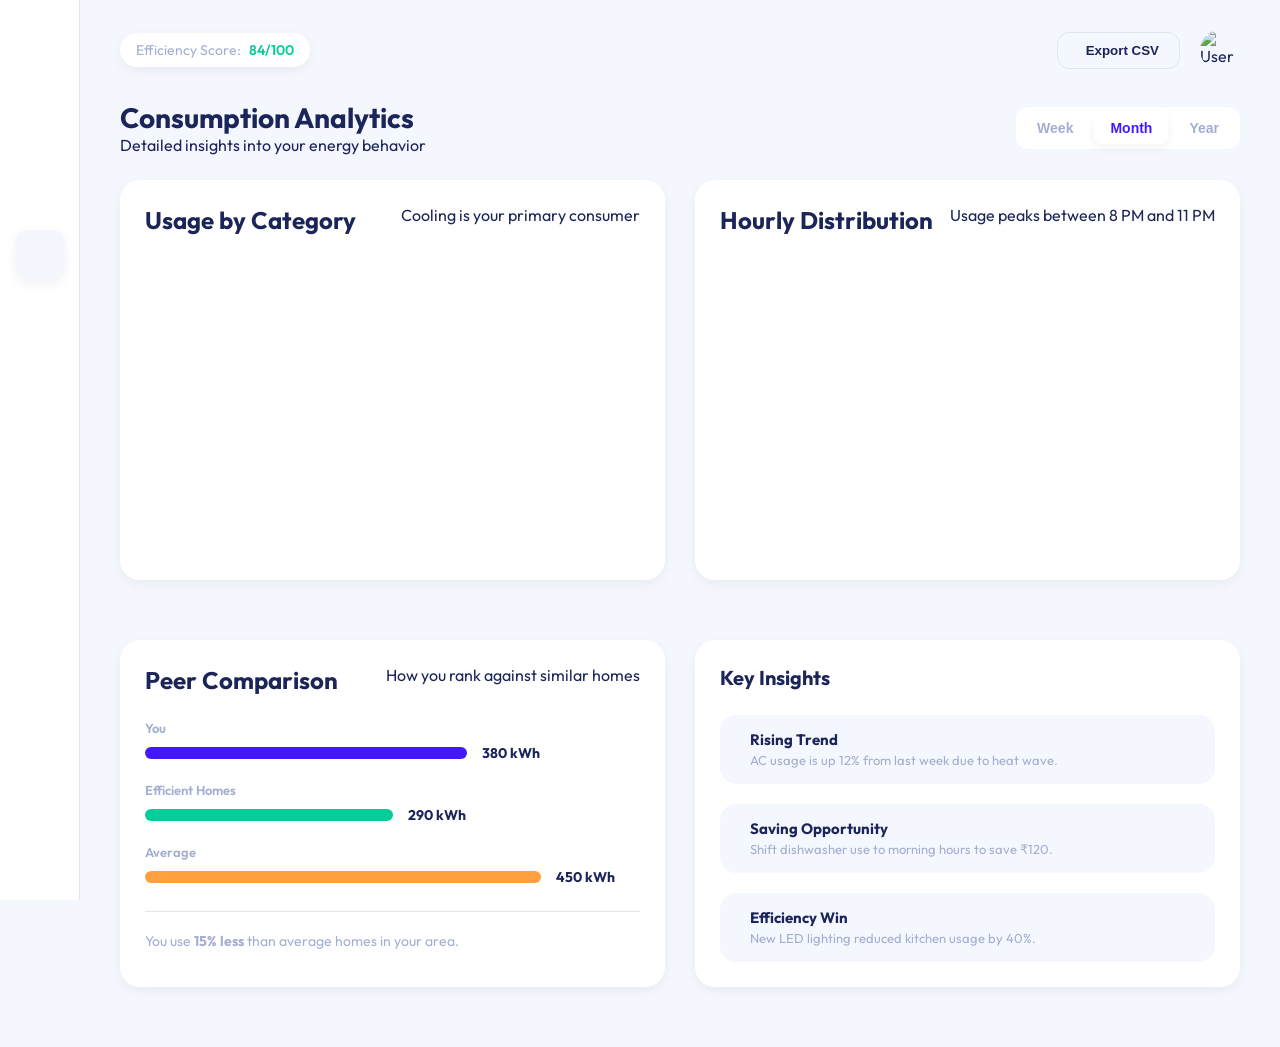
==== analytics.html @ 94555aca "Website Added" ====
<!DOCTYPE html>
<html lang="en" data-theme="light">

<head>
    <meta charset="UTF-8">
    <meta name="viewport" content="width=device-width, initial-scale=1.0">
    <title>VoltTrack | Deep Analytics</title>
    <link rel="preconnect" href="https://fonts.googleapis.com">
    <link rel="preconnect" href="https://fonts.gstatic.com" crossorigin>
    <link href="https://fonts.googleapis.com/css2?family=Outfit:wght@300;400;500;600;700&display=swap" rel="stylesheet">
    <script src="https://unpkg.com/@phosphor-icons/web"></script>
    <script src="https://cdn.jsdelivr.net/npm/chart.js"></script>
    <link rel="stylesheet" href="index.css">
    <link rel="stylesheet" href="analytics.css">
</head>

<body>
    <div class="app-container">
        <!-- Sidebar Navigation -->
        <aside class="sidebar">
            <div class="logo">
                <i class="ph-fill ph-lightning"></i>
            </div>
            <nav class="nav-menu">
                <a href="index.html" class="nav-item" title="Dashboard">
                    <i class="ph-bold ph-squares-four"></i>
                </a>
                <a href="appliances.html" class="nav-item" title="Appliances">
                    <i class="ph-bold ph-fan"></i>
                </a>
                <a href="analytics.html" class="nav-item active" title="Analytics">
                    <i class="ph-bold ph-chart-line-up"></i>
                </a>
                <a href="budget.html" class="nav-item" title="Budget">
                    <i class="ph-bold ph-wallet"></i>
                </a>
            </nav>
            <div class="nav-bottom">
                <a href="settings.html" class="nav-item" title="Settings">
                    <i class="ph-bold ph-gear"></i>
                </a>
                <button id="theme-toggle" class="theme-toggle" title="Toggle Theme">
                    <i class="ph-bold ph-moon" id="theme-icon"></i>
                </button>
                <div class="privacy-note" title="Local Data Encryption Enabled">
                    <i class="ph-bold ph-shield-check"></i>
                </div>
            </div>
        </aside>

        <!-- Main Content Area -->
        <main class="main-content">
            <!-- Header -->
            <header class="top-header">
                <div class="header-stats">
                    <div class="stat-pill">
                        <span class="label">Efficiency Score:</span>
                        <span class="value green">84/100</span>
                    </div>
                </div>
                <div class="header-actions">
                    <button class="btn-outline">
                        <i class="ph-bold ph-export"></i>
                        Export CSV
                    </button>
                    <div class="user-profile">
                        <div class="avatar">
                            <img src="https://ui-avatars.com/api/?name=User&background=FF9F40&color=fff" alt="User">
                        </div>
                    </div>
                </div>
            </header>

            <section class="analytics-view">
                <div class="view-title">
                    <div>
                        <h1>Consumption Analytics</h1>
                        <p>Detailed insights into your energy behavior</p>
                    </div>
                    <div class="time-filters">
                        <button class="filter-btn">Week</button>
                        <button class="filter-btn active">Month</button>
                        <button class="filter-btn">Year</button>
                    </div>
                </div>

                <div class="analytics-grid">
                    <!-- Category Breakdown -->
                    <div class="card chart-card">
                        <div class="card-header">
                            <h2>Usage by Category</h2>
                            <p>Cooling is your primary consumer</p>
                        </div>
                        <div class="chart-box">
                            <canvas id="categoryChart"></canvas>
                        </div>
                    </div>

                    <!-- Usage Distribution -->
                    <div class="card chart-card">
                        <div class="card-header">
                            <h2>Hourly Distribution</h2>
                            <p>Usage peaks between 8 PM and 11 PM</p>
                        </div>
                        <div class="chart-box">
                            <canvas id="distChart"></canvas>
                        </div>
                    </div>

                    <!-- Peer Comparison -->
                    <div class="card stats-card">
                        <div class="card-header">
                            <h2>Peer Comparison</h2>
                            <p>How you rank against similar homes</p>
                        </div>
                        <div class="comparison-content">
                            <div class="comp-item">
                                <div class="comp-label">You</div>
                                <div class="comp-bar-container">
                                    <div class="comp-bar" style="width: 65%; background: var(--primary);"></div>
                                    <span class="comp-val">380 kWh</span>
                                </div>
                            </div>
                            <div class="comp-item">
                                <div class="comp-label">Efficient Homes</div>
                                <div class="comp-bar-container">
                                    <div class="comp-bar" style="width: 50%; background: var(--text-green);"></div>
                                    <span class="comp-val">290 kWh</span>
                                </div>
                            </div>
                            <div class="comp-item">
                                <div class="comp-label">Average</div>
                                <div class="comp-bar-container">
                                    <div class="comp-bar" style="width: 80%; background: var(--text-orange);"></div>
                                    <span class="comp-val">450 kWh</span>
                                </div>
                            </div>
                        </div>
                        <div class="card-footer">
                            <p>You use <strong>15% less</strong> than average homes in your area.</p>
                        </div>
                    </div>

                    <!-- Key Insights Card -->
                    <div class="card insights-card">
                        <h2>Key Insights</h2>
                        <div class="insight-list">
                            <div class="insight-entry">
                                <i class="ph-bold ph-trend-up red"></i>
                                <div>
                                    <strong>Rising Trend</strong>
                                    <span>AC usage is up 12% from last week due to heat wave.</span>
                                </div>
                            </div>
                            <div class="insight-entry">
                                <i class="ph-bold ph-lightbulb green"></i>
                                <div>
                                    <strong>Saving Opportunity</strong>
                                    <span>Shift dishwasher use to morning hours to save ₹120.</span>
                                </div>
                            </div>
                            <div class="insight-entry">
                                <i class="ph-bold ph-check-circle-panel blue"></i>
                                <div>
                                    <strong>Efficiency Win</strong>
                                    <span>New LED lighting reduced kitchen usage by 40%.</span>
                                </div>
                            </div>
                        </div>
                    </div>
                </div>
            </section>
        </main>
    </div>
    <script src="analytics.js"></script>
</body>

</html>
---- index.css ----
:root {
    /* Color Palette - Light Mode */
    --bg-main: #f4f7fe;
    --bg-sidebar: #ffffff;
    --bg-card: #ffffff;
    --bg-pill: #ffffff;
    --text-primary: #1b2559;
    --text-secondary: #a3aed0;
    --text-green: #05cd99;
    --text-red: #ee5d50;
    --text-orange: #ff9f40;
    --primary: #4318ff;
    /* Vibrant Blue */
    --secondary: #ff9f40;
    /* Vibrant Orange */
    --border-color: #e0e5f2;
    --shadow-sm: 0 4px 12px rgba(0, 0, 0, 0.05);
    --shadow-md: 0 10px 30px rgba(0, 0, 0, 0.08);
    --accent-gradient: linear-gradient(135deg, #4318ff 0%, #5e3aff 100%);
    --orange-gradient: linear-gradient(135deg, #ff9f40 0%, #ffb366 100%);

    /* System Vars */
    --sidebar-width: 80px;
    --radius-lg: 20px;
    --radius-md: 12px;
    --transition: all 0.3s cubic-bezier(0.4, 0, 0.2, 1);
}

[data-theme="dark"] {
    --bg-main: #0b1437;
    --bg-sidebar: #111c44;
    --bg-card: #111c44;
    --bg-pill: #1b254b;
    --text-primary: #ffffff;
    --text-secondary: #a3aed0;
    --border-color: #1b254b;
    --shadow-sm: 0 4px 12px rgba(0, 0, 0, 0.2);
    --shadow-md: 0 10px 30px rgba(0, 0, 0, 0.4);
}

* {
    margin: 0;
    padding: 0;
    box-sizing: border-box;
}

body {
    font-family: 'Outfit', sans-serif;
    background-color: var(--bg-main);
    color: var(--text-primary);
    transition: var(--transition);
    overflow-x: hidden;
}

/* App Layout */
.app-container {
    display: flex;
    min-height: 100vh;
}

/* Sidebar */
.sidebar {
    width: var(--sidebar-width);
    background-color: var(--bg-sidebar);
    border-right: 1px solid var(--border-color);
    display: flex;
    flex-direction: column;
    align-items: center;
    padding: 30px 0;
    position: fixed;
    height: 100vh;
    z-index: 100;
    transition: var(--transition);
}

.logo {
    font-size: 32px;
    color: var(--secondary);
    margin-bottom: 50px;
}

.nav-menu {
    display: flex;
    flex-direction: column;
    gap: 25px;
    flex: 1;
}

.nav-item {
    width: 50px;
    height: 50px;
    display: flex;
    align-items: center;
    justify-content: center;
    border-radius: 12px;
    color: var(--text-secondary);
    text-decoration: none;
    font-size: 24px;
    transition: var(--transition);
}

.nav-item:hover,
.nav-item.active {
    color: var(--primary);
    background-color: var(--bg-main);
}

.nav-item.active {
    box-shadow: var(--shadow-sm);
}

.nav-bottom {
    display: flex;
    flex-direction: column;
    gap: 20px;
    margin-top: auto;
}

.theme-toggle {
    background: none;
    border: none;
    cursor: pointer;
    font-size: 24px;
    color: var(--text-secondary);
    padding: 10px;
    border-radius: 12px;
    transition: var(--transition);
}

.theme-toggle:hover {
    background-color: var(--bg-main);
    color: var(--text-primary);
}

.privacy-note {
    width: 50px;
    height: 50px;
    display: flex;
    align-items: center;
    justify-content: center;
    color: var(--text-green);
    font-size: 24px;
    cursor: help;
}

/* Main Content */
.main-content {
    margin-left: var(--sidebar-width);
    flex: 1;
    padding: 30px 40px;
    max-width: 1600px;
}

/* Top Header */
.top-header {
    display: flex;
    justify-content: space-between;
    align-items: center;
    margin-bottom: 30px;
}

.header-stats {
    display: flex;
    gap: 15px;
}

.stat-pill {
    background-color: var(--bg-card);
    padding: 8px 16px;
    border-radius: 50px;
    font-size: 14px;
    display: flex;
    gap: 8px;
    box-shadow: var(--shadow-sm);
}

.stat-pill .label {
    color: var(--text-secondary);
}

.stat-pill .value {
    font-weight: 600;
}

.stat-pill .value.green {
    color: var(--text-green);
}

.header-actions {
    display: flex;
    align-items: center;
    gap: 20px;
}

.search-bar {
    position: relative;
    background-color: var(--bg-card);
    padding: 10px 15px;
    border-radius: 50px;
    display: flex;
    align-items: center;
    gap: 10px;
    width: 300px;
    box-shadow: var(--shadow-sm);
}

.search-bar input {
    border: none;
    background: none;
    outline: none;
    color: var(--text-primary);
    font-family: inherit;
    width: 100%;
}

.shortcut {
    font-size: 12px;
    color: var(--text-secondary);
    background: var(--bg-main);
    padding: 2px 6px;
    border-radius: 4px;
}

.user-profile {
    display: flex;
    align-items: center;
    gap: 15px;
}

.user-profile i {
    font-size: 20px;
    color: var(--text-secondary);
    cursor: pointer;
    position: relative;
}

.notification-dot::after {
    content: '';
    position: absolute;
    top: 0;
    right: 0;
    width: 8px;
    height: 8px;
    background-color: var(--text-red);
    border-radius: 50%;
    border: 2px solid var(--bg-main);
}

.avatar {
    width: 40px;
    height: 40px;
    border-radius: 50%;
    overflow: hidden;
    cursor: pointer;
}

.avatar img {
    width: 100%;
    height: 100%;
    object-fit: cover;
}

/* Notification Panel */
.notification-wrapper,
.profile-wrapper {
    position: relative;
}

.notification-panel,
.profile-dropdown {
    position: absolute;
    top: calc(100% + 15px);
    right: 0;
    background: var(--bg-card);
    border-radius: var(--radius-lg);
    box-shadow: var(--shadow-md);
    min-width: 350px;
    opacity: 0;
    visibility: hidden;
    transform: translateY(-10px);
    transition: var(--transition);
    z-index: 1000;
}

.notification-panel.show,
.profile-dropdown.show {
    opacity: 1;
    visibility: visible;
    transform: translateY(0);
}

.notification-header {
    display: flex;
    justify-content: space-between;
    align-items: center;
    padding: 20px;
    border-bottom: 1px solid var(--border-color);
}

.notification-header h3 {
    font-size: 18px;
    font-weight: 700;
}

.mark-read {
    background: none;
    border: none;
    color: var(--primary);
    font-size: 12px;
    font-weight: 600;
    cursor: pointer;
    transition: var(--transition);
}

.mark-read:hover {
    opacity: 0.7;
}

.notification-list {
    max-height: 400px;
    overflow-y: auto;
}

.notification-item {
    display: flex;
    gap: 15px;
    padding: 15px 20px;
    border-bottom: 1px solid var(--border-color);
    cursor: pointer;
    transition: var(--transition);
}

.notification-item:last-child {
    border-bottom: none;
}

.notification-item:hover {
    background: var(--bg-main);
}

.notification-item.unread {
    background: var(--bg-pill);
}

.notification-item i {
    font-size: 20px;
    margin-top: 2px;
}

.notif-content {
    flex: 1;
}

.notif-content strong {
    display: block;
    font-size: 14px;
    margin-bottom: 4px;
}

.notif-content p {
    font-size: 13px;
    color: var(--text-secondary);
    margin-bottom: 6px;
}

.notif-time {
    font-size: 11px;
    color: var(--text-secondary);
}

/* Profile Dropdown */
.profile-dropdown {
    min-width: 280px;
}

.profile-info {
    display: flex;
    gap: 15px;
    padding: 20px;
    border-bottom: 1px solid var(--border-color);
}

.profile-info img {
    width: 50px;
    height: 50px;
    border-radius: 50%;
}

.profile-info div {
    display: flex;
    flex-direction: column;
    gap: 4px;
}

.profile-info strong {
    font-size: 16px;
}

.profile-info span {
    font-size: 13px;
    color: var(--text-secondary);
}

.profile-menu {
    padding: 10px;
}

.profile-menu a {
    display: flex;
    align-items: center;
    gap: 12px;
    padding: 12px 15px;
    border-radius: 12px;
    color: var(--text-primary);
    text-decoration: none;
    font-size: 14px;
    font-weight: 500;
    transition: var(--transition);
}

.profile-menu a:hover {
    background: var(--bg-main);
}

.profile-menu a.logout {
    color: var(--text-red);
}

.profile-menu hr {
    border: none;
    border-top: 1px solid var(--border-color);
    margin: 10px 0;
}

.profile-menu i {
    font-size: 18px;
}

/* Dashboard Grid */
.dashboard-grid {
    display: grid;
    grid-template-columns: 1fr 380px;
    gap: 30px;
}

.view-title {
    display: flex;
    justify-content: space-between;
    align-items: center;
    margin-bottom: 25px;
}

.view-title h1 {
    font-size: 28px;
    font-weight: 700;
}

.time-filters {
    background-color: var(--bg-pill);
    padding: 5px;
    border-radius: 12px;
    display: flex;
    gap: 5px;
}

.filter-btn {
    border: none;
    background: none;
    padding: 8px 16px;
    border-radius: 8px;
    font-size: 14px;
    font-weight: 600;
    color: var(--text-secondary);
    cursor: pointer;
    transition: var(--transition);
}

.filter-btn:hover {
    color: var(--text-primary);
}

.filter-btn.active {
    background-color: var(--bg-card);
    color: var(--primary);
    box-shadow: var(--shadow-sm);
}

/* Cards */
.card {
    background-color: var(--bg-card);
    border-radius: var(--radius-lg);
    padding: 25px;
    margin-bottom: 30px;
    box-shadow: var(--shadow-sm);
    transition: var(--transition);
}

.card:hover {
    box-shadow: var(--shadow-md);
}

.card-header {
    display: flex;
    justify-content: space-between;
    align-items: flex-start;
    margin-bottom: 25px;
}

.card-title h2 {
    font-size: 20px;
    font-weight: 700;
}

.card-title p {
    font-size: 14px;
    color: var(--text-secondary);
    margin-top: 4px;
}

.card-value-main {
    text-align: right;
}

.card-value-main .amount {
    font-size: 36px;
    font-weight: 700;
}

.card-value-main .currency {
    font-size: 18px;
    color: var(--text-secondary);
}

.trend {
    display: block;
    font-size: 14px;
    font-weight: 600;
    margin-top: 5px;
}

.trend.up {
    color: var(--text-red);
}

/* Red for higher consumption in energy context */
.trend.down {
    color: var(--text-green);
}

.chart-container {
    height: 300px;
    width: 100%;
}

/* Appliance List */
.appliance-table {
    display: flex;
    flex-direction: column;
}

.table-header {
    display: grid;
    grid-template-columns: 2fr 1fr 1fr 1fr 1.5fr;
    padding: 15px 0;
    color: var(--text-secondary);
    font-size: 14px;
    font-weight: 600;
    border-bottom: 1px solid var(--border-color);
}

.table-row {
    display: grid;
    grid-template-columns: 2fr 1fr 1fr 1fr 1.5fr;
    padding: 18px 0;
    align-items: center;
    border-bottom: 1px solid var(--border-color);
    transition: var(--transition);
}

.table-row:last-child {
    border-bottom: none;
}

.appliance-info {
    display: flex;
    align-items: center;
    gap: 15px;
}

.icon-box {
    width: 45px;
    height: 45px;
    border-radius: 12px;
    display: flex;
    align-items: center;
    justify-content: center;
    font-size: 20px;
}

.icon-box.fan {
    background-color: #eef2ff;
    color: #4318ff;
}

.icon-box.ac {
    background-color: #fff1f2;
    color: #ee5d50;
}

.icon-box.fridge {
    background-color: #f0fdf4;
    color: #05cd99;
}

.icon-box.lights {
    background-color: #fff9db;
    color: #fab005;
}

.appliance-info .details strong {
    display: block;
    font-size: 16px;
}

.appliance-info .details span {
    font-size: 13px;
    color: var(--text-secondary);
}

.status-badge {
    padding: 4px 12px;
    border-radius: 20px;
    font-size: 12px;
    font-weight: 600;
    width: fit-content;
}

.status-badge.on {
    background-color: #e6fffa;
    color: #05cd99;
}

.status-badge.off {
    background-color: #f7fafc;
    color: var(--text-secondary);
}

.efficiency-pill {
    font-size: 12px;
    font-weight: 600;
    padding: 4px 10px;
    border-radius: 6px;
    width: fit-content;
}

.efficiency-pill.high {
    background-color: #f0fdf4;
    color: #05cd99;
}

.efficiency-pill.medium {
    background-color: #fff9db;
    color: #fab005;
}

.efficiency-pill.low {
    background-color: #fff1f2;
    color: #ee5d50;
}

.alert-warning {
    color: var(--text-red);
    font-size: 12px;
    display: flex;
    align-items: center;
    gap: 4px;
}

.alert-success {
    color: var(--text-green);
    font-size: 12px;
    display: flex;
    align-items: center;
    gap: 4px;
}

.alert-none {
    color: var(--text-secondary);
}

/* Right Column Cards */
.action-card {
    background: var(--orange-gradient);
    color: white;
}

.action-card h3 {
    margin-bottom: 20px;
    font-size: 18px;
}

.prediction-info .label {
    font-size: 14px;
    opacity: 0.9;
}

.amount-prediction {
    font-size: 32px;
    font-weight: 700;
    margin: 10px 0 20px;
}

.progress-container {
    height: 8px;
    background-color: rgba(255, 255, 255, 0.2);
    border-radius: 10px;
    margin-bottom: 15px;
    overflow: hidden;
}

.progress-bar {
    height: 100%;
    background-color: white;
    border-radius: 10px;
}

.budget-status {
    display: flex;
    justify-content: space-between;
    font-size: 12px;
    font-weight: 600;
    margin-bottom: 25px;
}

.btn-primary {
    width: 100%;
    padding: 14px;
    border-radius: 12px;
    border: none;
    background-color: white;
    color: var(--secondary);
    font-weight: 700;
    cursor: pointer;
    font-family: inherit;
    transition: var(--transition);
}

.btn-primary:hover {
    transform: translateY(-2px);
    box-shadow: 0 4px 15px rgba(0, 0, 0, 0.1);
}

.privacy-small {
    font-size: 11px;
    text-align: center;
    margin-bottom: 12px;
    opacity: 0.8;
}

.side-card .card-header i {
    font-size: 24px;
    color: var(--secondary);
}

.suggestions-list {
    display: flex;
    flex-direction: column;
    gap: 20px;
}

.suggestion-item {
    display: flex;
    gap: 12px;
}

.suggestion-item .dot {
    width: 10px;
    height: 10px;
    border-radius: 50%;
    margin-top: 6px;
    flex-shrink: 0;
}

.dot.orange {
    background-color: var(--secondary);
}

.dot.blue {
    background-color: var(--primary);
}

.dot.green {
    background-color: var(--text-green);
}

.suggestion-item p {
    font-size: 14px;
    line-height: 1.5;
    color: var(--text-primary);
}

.suggestion-item p strong {
    color: var(--text-primary);
    font-weight: 600;
}

.alerts-list {
    display: flex;
    flex-direction: column;
    gap: 15px;
}

.alert-entry {
    display: flex;
    gap: 15px;
    padding: 15px;
    border-radius: 16px;
    background-color: var(--bg-pill);
}

.alert-entry i {
    font-size: 20px;
}

.alert-entry.warning i {
    color: var(--text-red);
}

.alert-entry.info i {
    color: var(--primary);
}

.alert-content strong {
    display: block;
    font-size: 14px;
}

.alert-content span {
    font-size: 12px;
    color: var(--text-secondary);
}

.badge {
    background-color: var(--text-red);
    color: white;
    padding: 2px 8px;
    border-radius: 20px;
    font-size: 11px;
    font-weight: 700;
}

.text-link {
    background: none;
    border: none;
    color: var(--primary);
    font-weight: 700;
    cursor: pointer;
}

/* Responsive */
@media (max-width: 1200px) {
    .dashboard-grid {
        grid-template-columns: 1fr;
    }
}

@media (max-width: 768px) {
    .main-content {
        padding: 20px;
    }

    .top-header {
        flex-direction: column;
        align-items: flex-start;
        gap: 20px;
    }

    .header-actions {
        width: 100%;
        justify-content: space-between;
    }

    .search-bar {
        width: 100%;
    }

    .table-header,
    .table-row {
        grid-template-columns: 1fr 1fr;
        gap: 10px;
    }

    .table-header span:nth-child(3),
    .table-header span:nth-child(4),
    .table-header span:nth-child(5),
    .table-row>span:nth-child(3),
    .table-row>.efficiency-pill,
    .table-row>.alert-none,
    .table-row>.alert-warning,
    .table-row>.alert-success {
        display: none;
    }
}
---- analytics.css ----
.analytics-grid {
    display: grid;
    grid-template-columns: 1fr 1fr;
    grid-template-rows: auto auto;
    gap: 30px;
}

.chart-card {
    min-height: 400px;
}

.chart-box {
    height: 280px;
    width: 100%;
    margin-top: 20px;
}

.btn-outline {
    background: transparent;
    border: 1px solid var(--border-color);
    color: var(--text-primary);
    padding: 10px 20px;
    border-radius: 12px;
    font-weight: 600;
    display: flex;
    align-items: center;
    gap: 8px;
    cursor: pointer;
    transition: var(--transition);
}

.btn-outline:hover {
    background: var(--bg-pill);
    border-color: var(--text-secondary);
}

/* Comparison Styles */
.comparison-content {
    display: flex;
    flex-direction: column;
    gap: 20px;
    margin-top: 25px;
}

.comp-item {
    display: flex;
    flex-direction: column;
    gap: 8px;
}

.comp-label {
    font-size: 13px;
    font-weight: 600;
    color: var(--text-secondary);
}

.comp-bar-container {
    display: flex;
    align-items: center;
    gap: 15px;
}

.comp-bar {
    height: 12px;
    border-radius: 6px;
    transition: width 1s ease-in-out;
}

.comp-val {
    font-size: 14px;
    font-weight: 700;
    white-space: nowrap;
}

.insights-card h2 {
    font-size: 20px;
    margin-bottom: 25px;
}

.insight-list {
    display: flex;
    flex-direction: column;
    gap: 20px;
}

.insight-entry {
    display: flex;
    gap: 15px;
    padding: 15px;
    border-radius: 16px;
    background: var(--bg-main);
}

.insight-entry i {
    font-size: 24px;
}

.insight-entry i.red {
    color: var(--text-red);
}

.insight-entry i.green {
    color: var(--text-green);
}

.insight-entry i.blue {
    color: var(--primary);
}

.insight-entry strong {
    display: block;
    font-size: 15px;
}

.insight-entry span {
    font-size: 13px;
    color: var(--text-secondary);
}

.card-footer {
    margin-top: 25px;
    padding-top: 20px;
    border-top: 1px solid var(--border-color);
    font-size: 14px;
    color: var(--text-secondary);
}

@media (max-width: 1100px) {
    .analytics-grid {
        grid-template-columns: 1fr;
    }
}
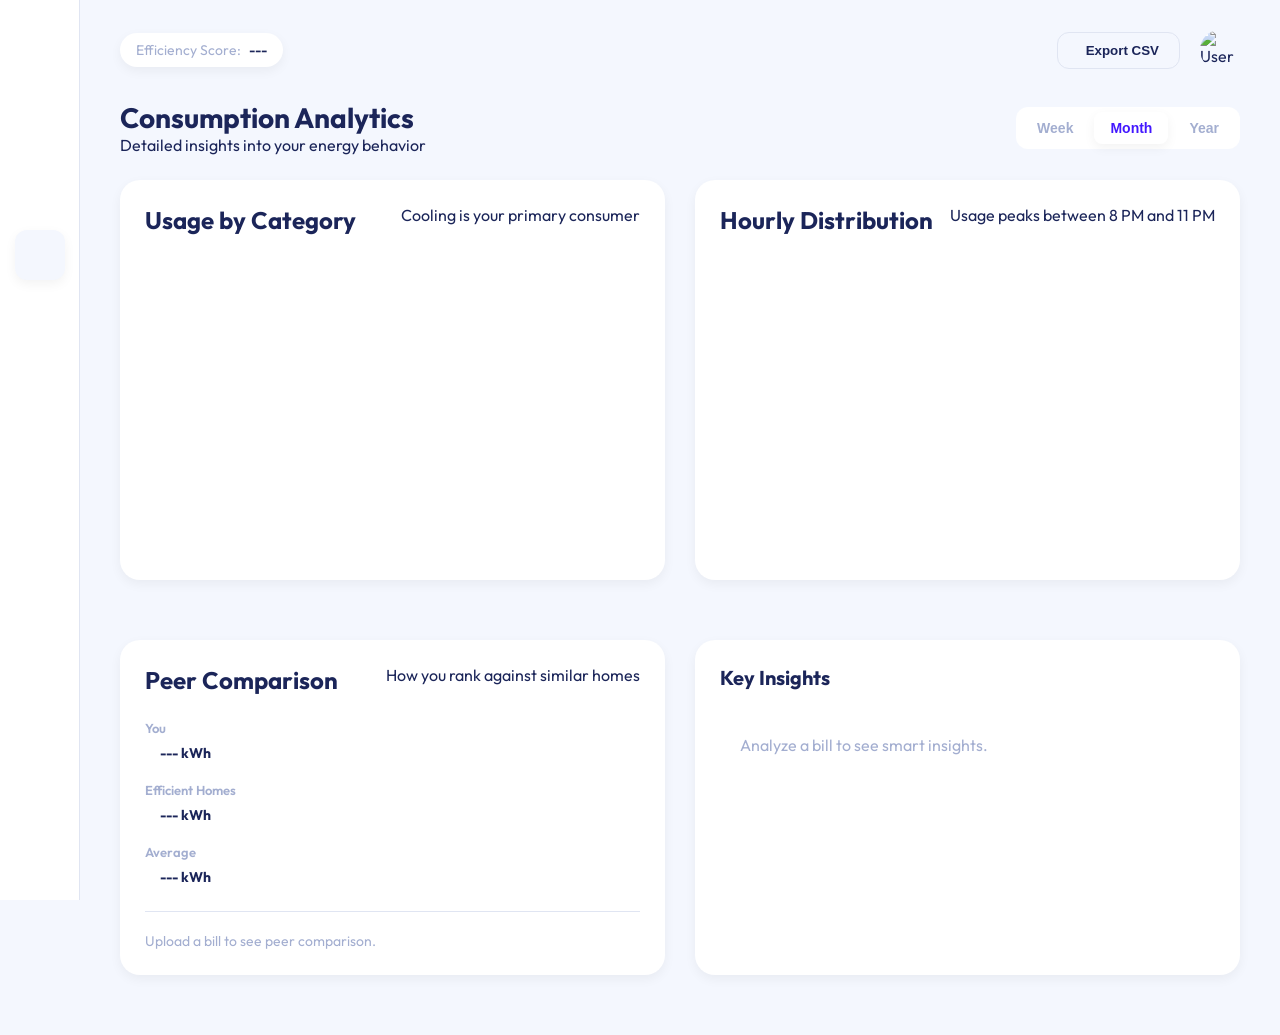
==== commit 1d9d4f87: "Update" ====
--- a/analytics.html
+++ b/analytics.html
@@ -55,7 +55,7 @@
                 <div class="header-stats">
                     <div class="stat-pill">
                         <span class="label">Efficiency Score:</span>
-                        <span class="value green">84/100</span>
+                        <span class="value">---</span>
                     </div>
                 </div>
                 <div class="header-actions">
@@ -117,27 +117,27 @@
                             <div class="comp-item">
                                 <div class="comp-label">You</div>
                                 <div class="comp-bar-container">
-                                    <div class="comp-bar" style="width: 65%; background: var(--primary);"></div>
-                                    <span class="comp-val">380 kWh</span>
+                                    <div class="comp-bar" style="width: 0%; background: var(--primary);"></div>
+                                    <span class="comp-val">--- kWh</span>
                                 </div>
                             </div>
                             <div class="comp-item">
                                 <div class="comp-label">Efficient Homes</div>
                                 <div class="comp-bar-container">
-                                    <div class="comp-bar" style="width: 50%; background: var(--text-green);"></div>
-                                    <span class="comp-val">290 kWh</span>
+                                    <div class="comp-bar" style="width: 0%; background: var(--text-green);"></div>
+                                    <span class="comp-val">--- kWh</span>
                                 </div>
                             </div>
                             <div class="comp-item">
                                 <div class="comp-label">Average</div>
                                 <div class="comp-bar-container">
-                                    <div class="comp-bar" style="width: 80%; background: var(--text-orange);"></div>
-                                    <span class="comp-val">450 kWh</span>
+                                    <div class="comp-bar" style="width: 0%; background: var(--text-orange);"></div>
+                                    <span class="comp-val">--- kWh</span>
                                 </div>
                             </div>
                         </div>
                         <div class="card-footer">
-                            <p>You use <strong>15% less</strong> than average homes in your area.</p>
+                            <p>Upload a bill to see peer comparison.</p>
                         </div>
                     </div>
 
@@ -145,33 +145,14 @@
                     <div class="card insights-card">
                         <h2>Key Insights</h2>
                         <div class="insight-list">
-                            <div class="insight-entry">
-                                <i class="ph-bold ph-trend-up red"></i>
-                                <div>
-                                    <strong>Rising Trend</strong>
-                                    <span>AC usage is up 12% from last week due to heat wave.</span>
-                                </div>
-                            </div>
-                            <div class="insight-entry">
-                                <i class="ph-bold ph-lightbulb green"></i>
-                                <div>
-                                    <strong>Saving Opportunity</strong>
-                                    <span>Shift dishwasher use to morning hours to save ₹120.</span>
-                                </div>
-                            </div>
-                            <div class="insight-entry">
-                                <i class="ph-bold ph-check-circle-panel blue"></i>
-                                <div>
-                                    <strong>Efficiency Win</strong>
-                                    <span>New LED lighting reduced kitchen usage by 40%.</span>
-                                </div>
-                            </div>
+                            <div class="empty-state" style="padding: 20px; color: var(--text-secondary);">Analyze a bill to see smart insights.</div>
                         </div>
                     </div>
                 </div>
             </section>
         </main>
     </div>
+    <script src="billAnalyzer.js"></script>
     <script src="analytics.js"></script>
 </body>
 
--- a/index.css
+++ b/index.css
@@ -750,6 +750,28 @@
     box-shadow: 0 4px 15px rgba(0, 0, 0, 0.1);
 }
 
+.btn-danger {
+    width: 100%;
+    padding: 14px;
+    border-radius: 12px;
+    border: none;
+    background-color: var(--text-red);
+    color: white;
+    font-weight: 700;
+    cursor: pointer;
+    font-family: inherit;
+    transition: var(--transition);
+    display: flex;
+    align-items: center;
+    justify-content: center;
+    gap: 8px;
+}
+
+.btn-danger:hover {
+    transform: translateY(-2px);
+    box-shadow: 0 4px 15px rgba(238, 93, 80, 0.4);
+}
+
 .privacy-small {
     font-size: 11px;
     text-align: center;
@@ -787,6 +809,10 @@
 
 .dot.blue {
     background-color: var(--primary);
+}
+
+.dot.yellow {
+    background-color: #fab005;
 }
 
 .dot.green {
